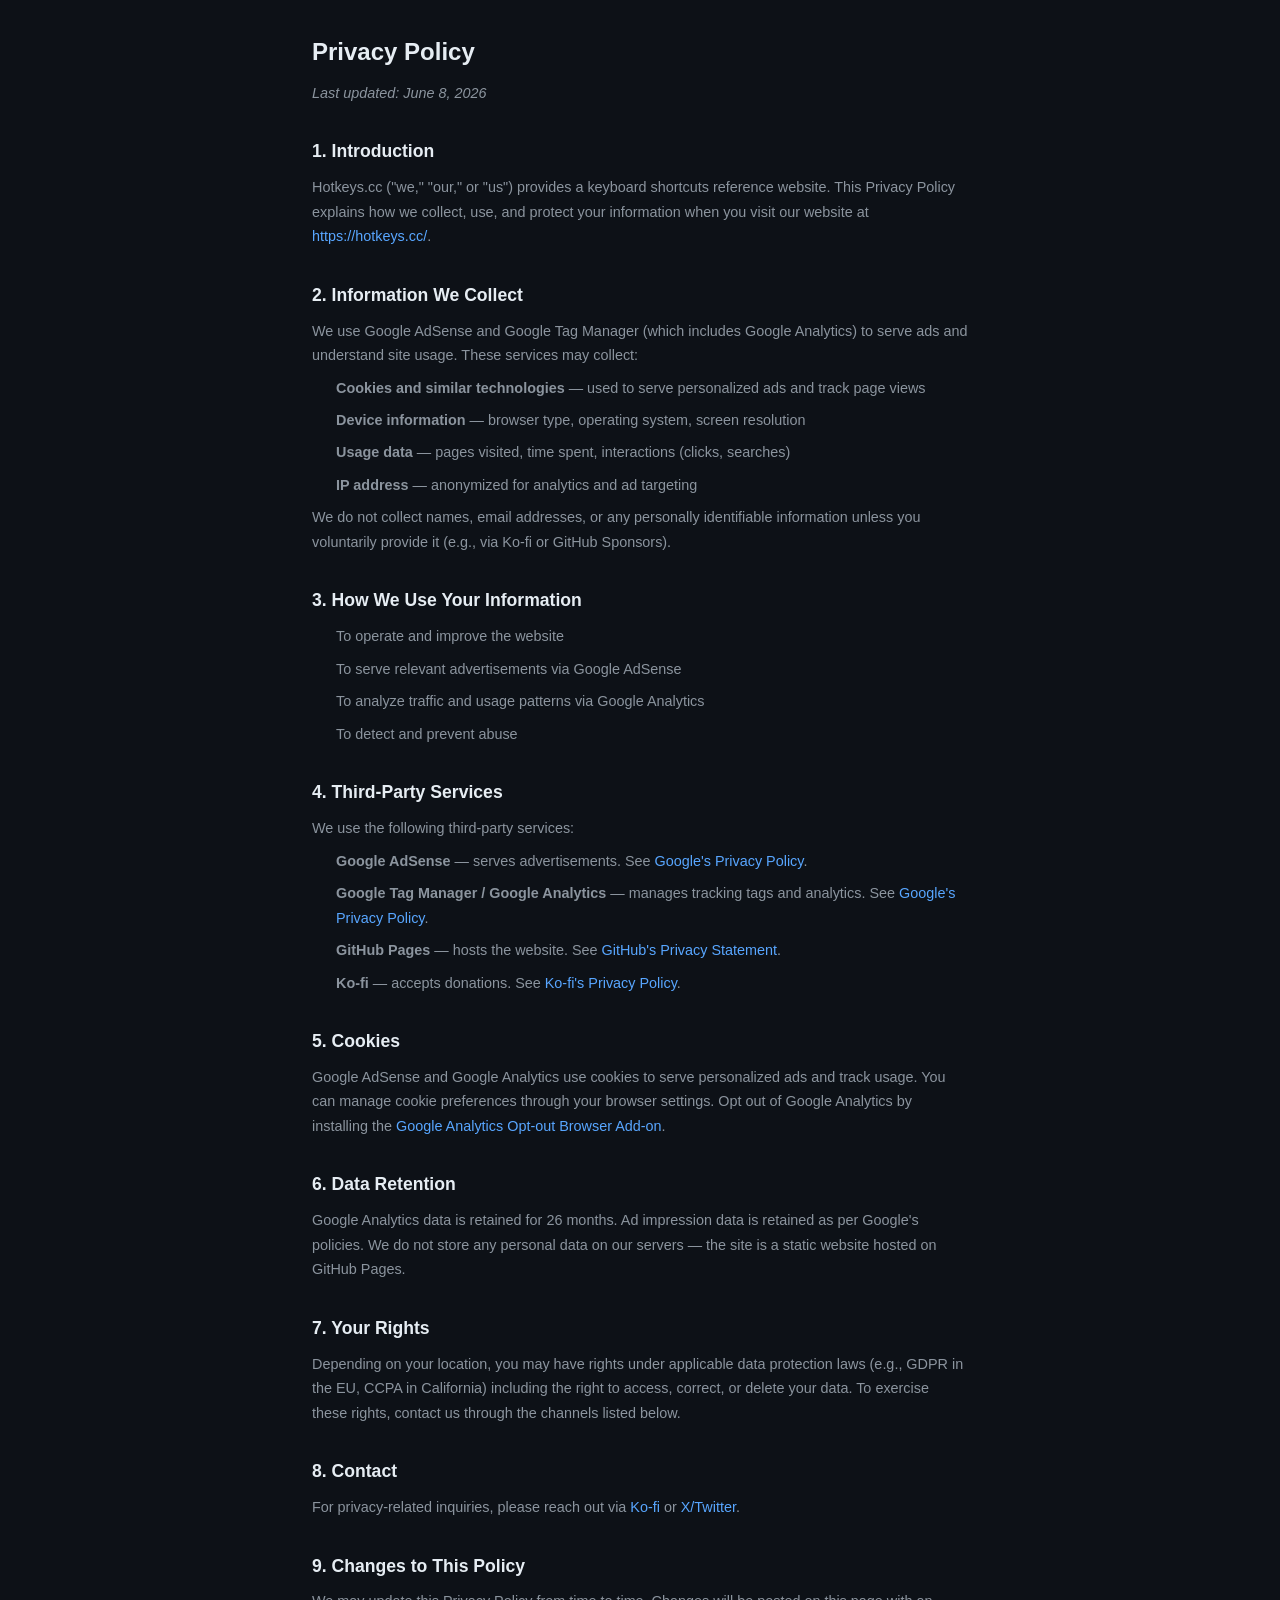
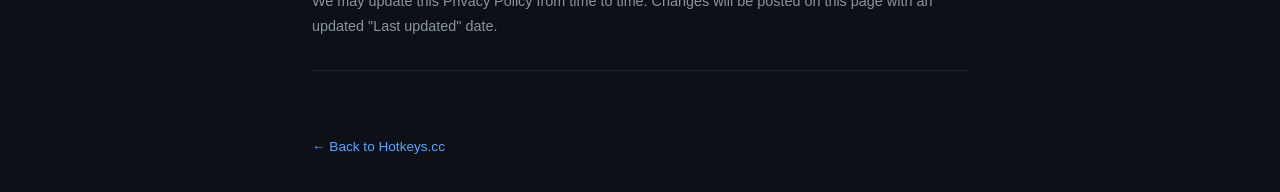
==== privacy.html @ 93a742bd "feat: add value proposition, privacy policy, and terms of service - Clear value proposition banner b" ====
<!DOCTYPE html>
<html lang="en">
<head>
  <meta charset="UTF-8">
  <meta name="viewport" content="width=device-width, initial-scale=1.0">
  <title>Privacy Policy — Hotkeys.cc</title>
  <meta name="robots" content="index, follow">
  <link rel="canonical" href="https://hotkeys.cc/privacy.html">
  <link rel="stylesheet" href="css/reset.min.css">
  <link rel="stylesheet" href="css/tokens.min.css">
  <style>
    body { font-family: var(--font-sans); color: var(--color-text-primary); background: var(--color-bg-primary); line-height: 1.7; padding: 2rem; max-width: 720px; margin: 0 auto; }
    h1 { font-size: 1.5rem; margin-bottom: 0.5rem; }
    h2 { font-size: 1.1rem; margin-top: 2rem; margin-bottom: 0.5rem; }
    p, li { font-size: 0.9rem; color: var(--color-text-secondary); margin-bottom: 0.5rem; }
    ul { padding-left: 1.5rem; }
    a { color: var(--color-text-link); }
    .back { display: inline-block; margin-top: 2rem; font-size: 0.85rem; }
    hr { border: none; border-top: 1px solid var(--color-border-muted); margin: 2rem 0; }
  </style>
</head>
<body>
  <h1>Privacy Policy</h1>
  <p><em>Last updated: June 8, 2026</em></p>

  <h2>1. Introduction</h2>
  <p>Hotkeys.cc ("we," "our," or "us") provides a keyboard shortcuts reference website. This Privacy Policy explains how we collect, use, and protect your information when you visit our website at <a href="https://hotkeys.cc/">https://hotkeys.cc/</a>.</p>

  <h2>2. Information We Collect</h2>
  <p>We use Google AdSense and Google Tag Manager (which includes Google Analytics) to serve ads and understand site usage. These services may collect:</p>
  <ul>
    <li><strong>Cookies and similar technologies</strong> — used to serve personalized ads and track page views</li>
    <li><strong>Device information</strong> — browser type, operating system, screen resolution</li>
    <li><strong>Usage data</strong> — pages visited, time spent, interactions (clicks, searches)</li>
    <li><strong>IP address</strong> — anonymized for analytics and ad targeting</li>
  </ul>
  <p>We do not collect names, email addresses, or any personally identifiable information unless you voluntarily provide it (e.g., via Ko-fi or GitHub Sponsors).</p>

  <h2>3. How We Use Your Information</h2>
  <ul>
    <li>To operate and improve the website</li>
    <li>To serve relevant advertisements via Google AdSense</li>
    <li>To analyze traffic and usage patterns via Google Analytics</li>
    <li>To detect and prevent abuse</li>
  </ul>

  <h2>4. Third-Party Services</h2>
  <p>We use the following third-party services:</p>
  <ul>
    <li><strong>Google AdSense</strong> — serves advertisements. See <a href="https://policies.google.com/privacy" target="_blank" rel="noopener">Google's Privacy Policy</a>.</li>
    <li><strong>Google Tag Manager / Google Analytics</strong> — manages tracking tags and analytics. See <a href="https://policies.google.com/privacy" target="_blank" rel="noopener">Google's Privacy Policy</a>.</li>
    <li><strong>GitHub Pages</strong> — hosts the website. See <a href="https://docs.github.com/en/site-policy/privacy-policies/github-privacy-statement" target="_blank" rel="noopener">GitHub's Privacy Statement</a>.</li>
    <li><strong>Ko-fi</strong> — accepts donations. See <a href="https://ko-fi.com/privacypolicy" target="_blank" rel="noopener">Ko-fi's Privacy Policy</a>.</li>
  </ul>

  <h2>5. Cookies</h2>
  <p>Google AdSense and Google Analytics use cookies to serve personalized ads and track usage. You can manage cookie preferences through your browser settings. Opt out of Google Analytics by installing the <a href="https://tools.google.com/dlpage/gaoptout" target="_blank" rel="noopener">Google Analytics Opt-out Browser Add-on</a>.</p>

  <h2>6. Data Retention</h2>
  <p>Google Analytics data is retained for 26 months. Ad impression data is retained as per Google's policies. We do not store any personal data on our servers — the site is a static website hosted on GitHub Pages.</p>

  <h2>7. Your Rights</h2>
  <p>Depending on your location, you may have rights under applicable data protection laws (e.g., GDPR in the EU, CCPA in California) including the right to access, correct, or delete your data. To exercise these rights, contact us through the channels listed below.</p>

  <h2>8. Contact</h2>
  <p>For privacy-related inquiries, please reach out via <a href="https://ko-fi.com/kdalal" target="_blank" rel="noopener">Ko-fi</a> or <a href="https://x.com/G0tta_be_KD" target="_blank" rel="noopener">X/Twitter</a>.</p>

  <h2>9. Changes to This Policy</h2>
  <p>We may update this Privacy Policy from time to time. Changes will be posted on this page with an updated "Last updated" date.</p>

  <hr>
  <a href="/" class="back">&larr; Back to Hotkeys.cc</a>
</body>
</html>
---- css/tokens.min.css ----
:root{--color-bg-primary:#0d1117;--color-bg-secondary:#161b22;--color-bg-tertiary:#21262d;--color-bg-elevated:#1c2128;--color-bg-hover:#30363d;--color-bg-active:#388bfd26;--color-bg-kbd:#2d333b;--color-bg-kbd-mod:#1f2429;--color-border-default:#30363d;--color-border-muted:#21262d;--color-border-accent:#58a6ff;--color-text-primary:#e6edf3;--color-text-secondary:#8b949e;--color-text-tertiary:#6e7681;--color-text-inverse:#0d1117;--color-text-link:#58a6ff;--color-accent:#58a6ff;--color-accent-hover:#79c0ff;--color-accent-muted:#388bfd26;--color-success:#3fb950;--color-warning:#d29922;--color-danger:#f85149;--color-brand-adobe:#ff0000;--color-brand-adobe-dark:#cc0000;--color-brand-blender:#ea7600;--color-brand-google:#4285f4;--color-brand-microsoft:#0078d4;--color-brand-apple:#a2aaad;--color-brand-vim:#019733;--color-brand-neovim:#57a143;--color-brand-vscode:#007acc;--font-sans:-apple-system,BlinkMacSystemFont,"SF Pro Text","Segoe UI",Roboto,"Helvetica Neue",Arial,sans-serif;--font-mono:"SF Mono","Fira Code","Fira Mono","Roboto Mono","Cascadia Code",Consolas,monospace;--text-xs:0.6875rem;--text-sm:0.8125rem;--text-base:0.9375rem;--text-lg:1.0625rem;--text-xl:1.25rem;--text-2xl:1.5rem;--text-3xl:1.875rem;--space-1:0.25rem;--space-2:0.5rem;--space-3:0.75rem;--space-4:1rem;--space-5:1.25rem;--space-6:1.5rem;--space-8:2rem;--space-10:2.5rem;--space-12:3rem;--radius-sm:4px;--radius-md:6px;--radius-lg:8px;--radius-xl:12px;--radius-full:9999px;--shadow-sm:0 1px 2px rgba(0,0,0,0.3);--shadow-md:0 3px 6px rgba(0,0,0,0.4);--shadow-lg:0 8px 24px rgba(0,0,0,0.5);--shadow-kbd:0 1px 0 rgba(0,0,0,0.4),inset 0 1px 0 rgba(255,255,255,0.05);--transition-fast:120ms ease;--transition-base:200ms ease;--transition-slow:300ms ease;--header-height:56px;--tab-bar-height:44px;--max-content-width:1100px}[data-theme="light"]{--color-bg-primary:#ffffff;--color-bg-secondary:#f6f8fa;--color-bg-tertiary:#eaeef2;--color-bg-elevated:#ffffff;--color-bg-hover:#eaeef2;--color-bg-active:#ddf4ff;--color-bg-kbd:#eaeef2;--color-bg-kbd-mod:#d0d7de;--color-border-default:#d0d7de;--color-border-muted:#eaeef2;--color-border-accent:#0969da;--color-text-primary:#1f2328;--color-text-secondary:#656d76;--color-text-tertiary:#8c959f;--color-text-inverse:#ffffff;--color-text-link:#0969da;--color-accent:#0969da;--color-accent-hover:#0550ae;--color-accent-muted:#ddf4ff;--shadow-sm:0 1px 2px rgba(31,35,40,0.08);--shadow-md:0 3px 6px rgba(31,35,40,0.12);--shadow-lg:0 8px 24px rgba(31,35,40,0.16);--shadow-kbd:0 1px 0 rgba(31,35,40,0.15),inset 0 1px 0 rgba(255,255,255,0.6)}
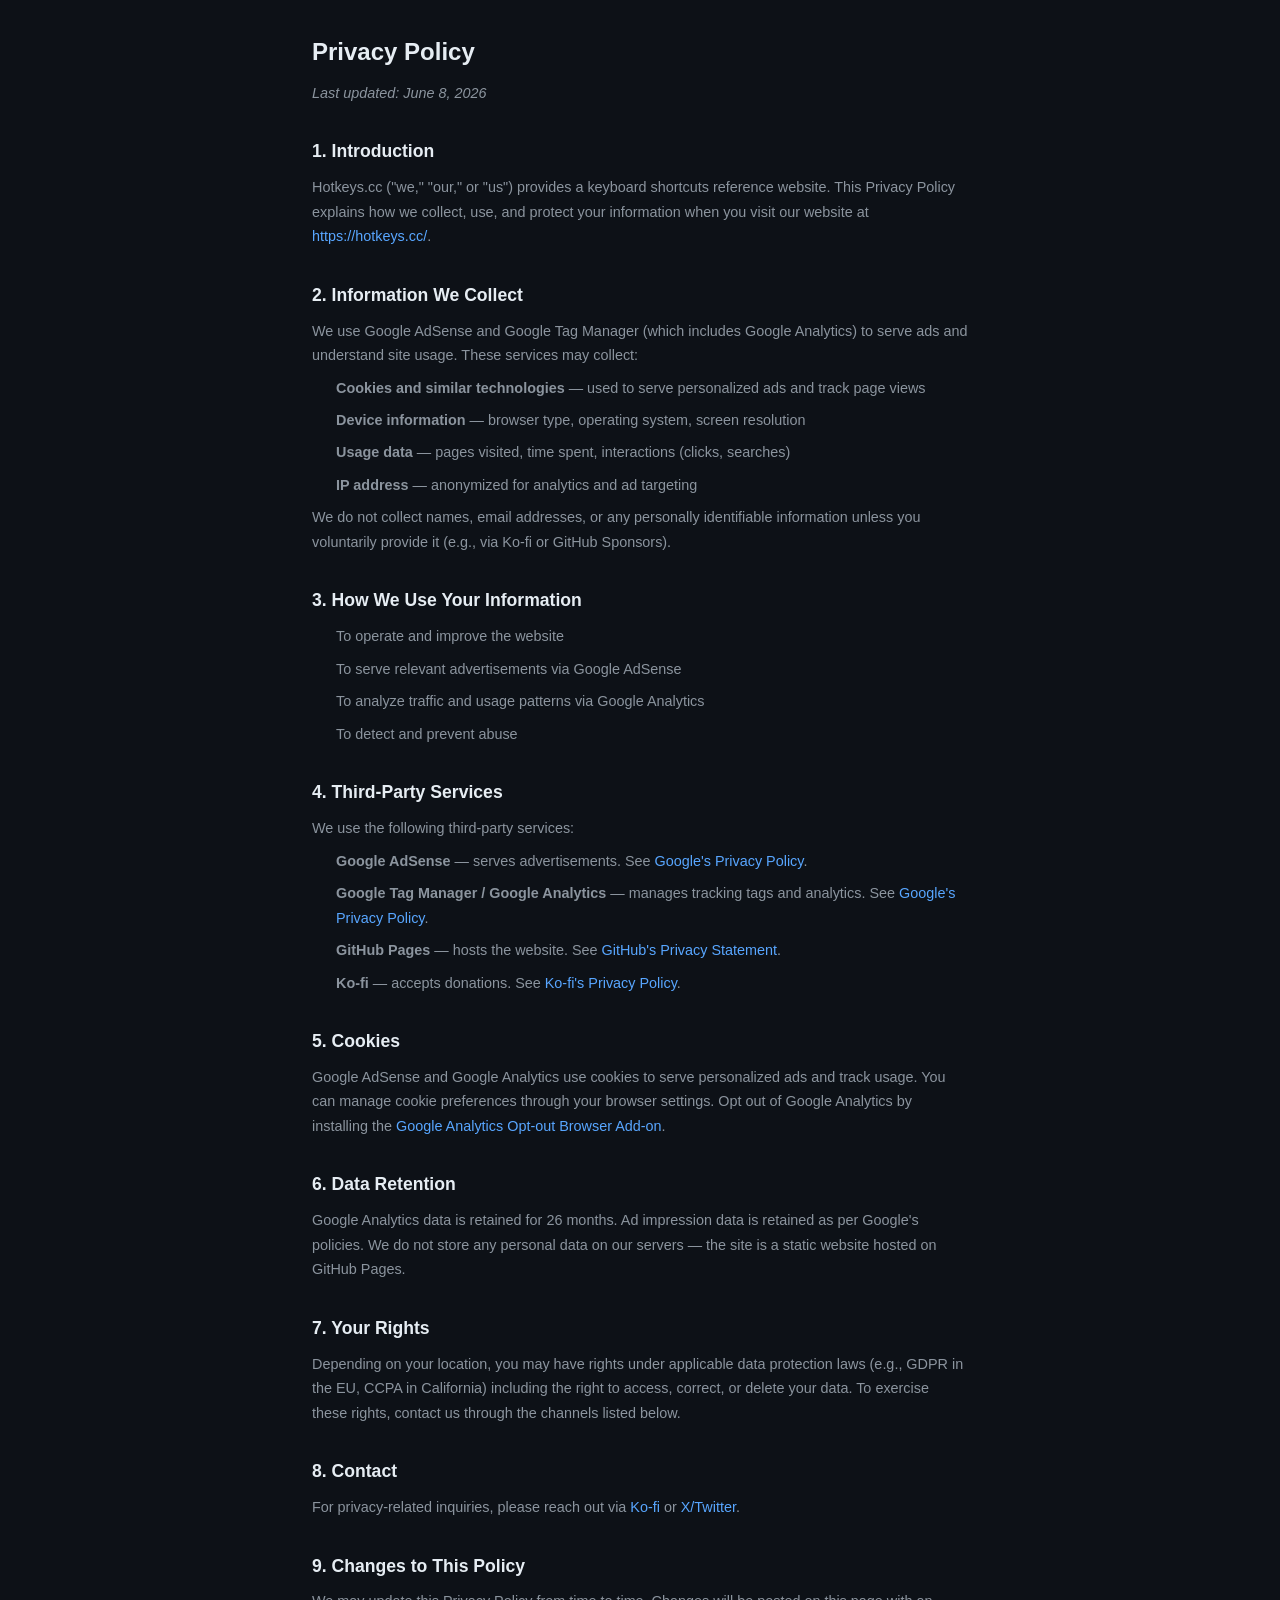
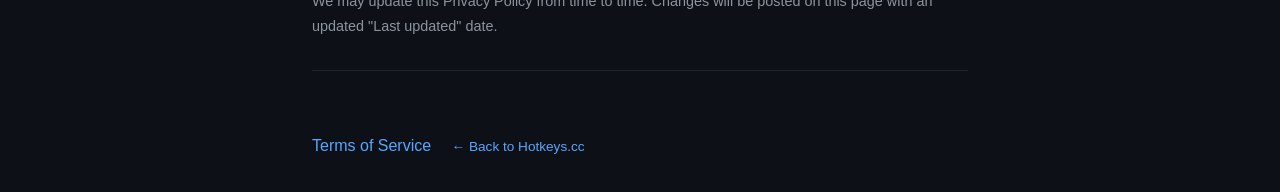
==== commit d247c52d: "seo: add meta description, OG, Twitter card to privacy and terms pages - Meta descriptions: 149 char" ====
--- a/privacy.html
+++ b/privacy.html
@@ -4,8 +4,17 @@
   <meta charset="UTF-8">
   <meta name="viewport" content="width=device-width, initial-scale=1.0">
   <title>Privacy Policy — Hotkeys.cc</title>
+  <meta name="description" content="Privacy Policy for Hotkeys.cc — how we collect, use, and protect your data. Covers Google AdSense, Google Analytics, cookies, and your data rights.">
   <meta name="robots" content="index, follow">
   <link rel="canonical" href="https://hotkeys.cc/privacy.html">
+  <meta property="og:title" content="Privacy Policy — Hotkeys.cc">
+  <meta property="og:description" content="How we collect, use, and protect your data on Hotkeys.cc. Covers Google AdSense, Analytics, cookies, and GDPR/CCPA rights.">
+  <meta property="og:url" content="https://hotkeys.cc/privacy.html">
+  <meta property="og:type" content="website">
+  <meta property="og:site_name" content="Hotkeys.cc">
+  <meta name="twitter:card" content="summary">
+  <meta name="twitter:title" content="Privacy Policy — Hotkeys.cc">
+  <meta name="twitter:description" content="Privacy policy for the keyboard shortcuts reference site.">
   <link rel="stylesheet" href="css/reset.min.css">
   <link rel="stylesheet" href="css/tokens.min.css">
   <style>
@@ -69,6 +78,7 @@
   <p>We may update this Privacy Policy from time to time. Changes will be posted on this page with an updated "Last updated" date.</p>
 
   <hr>
+  <a href="/terms.html" style="margin-right:1rem">Terms of Service</a>
   <a href="/" class="back">&larr; Back to Hotkeys.cc</a>
 </body>
 </html>
